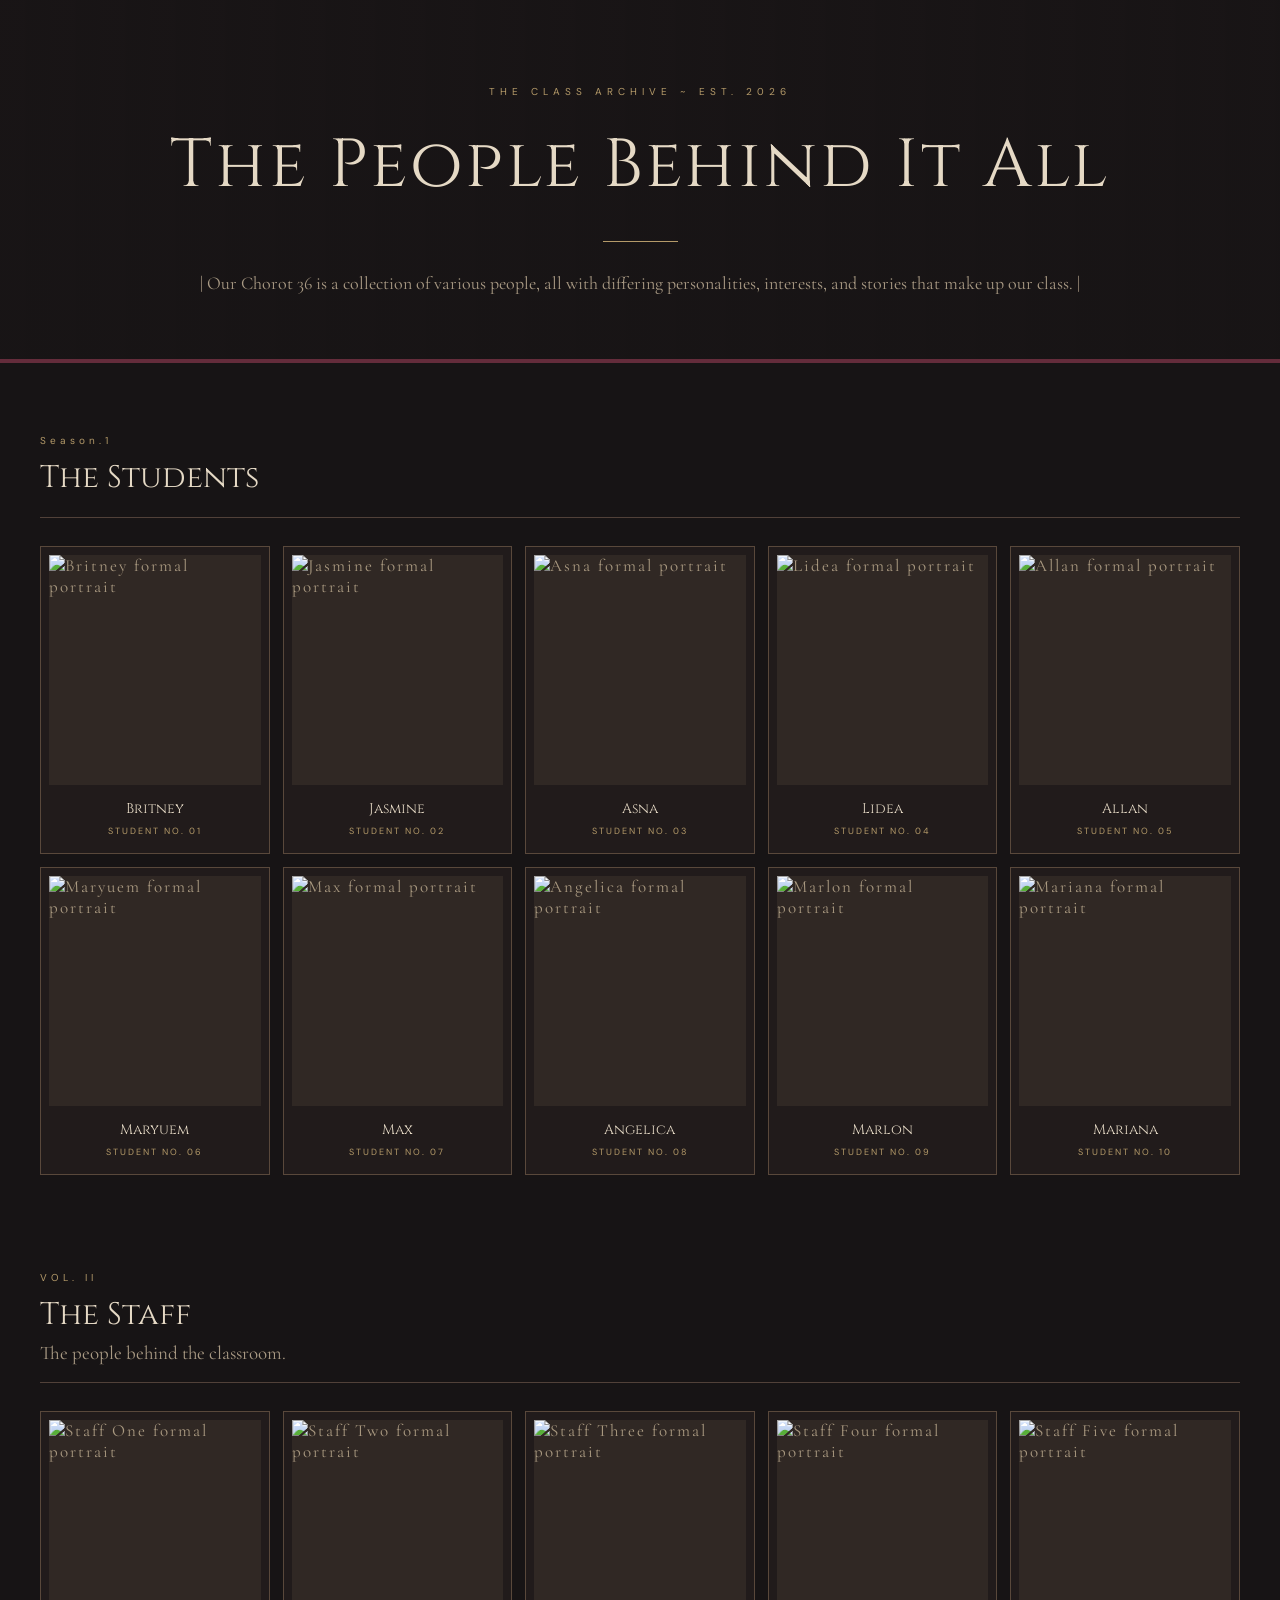
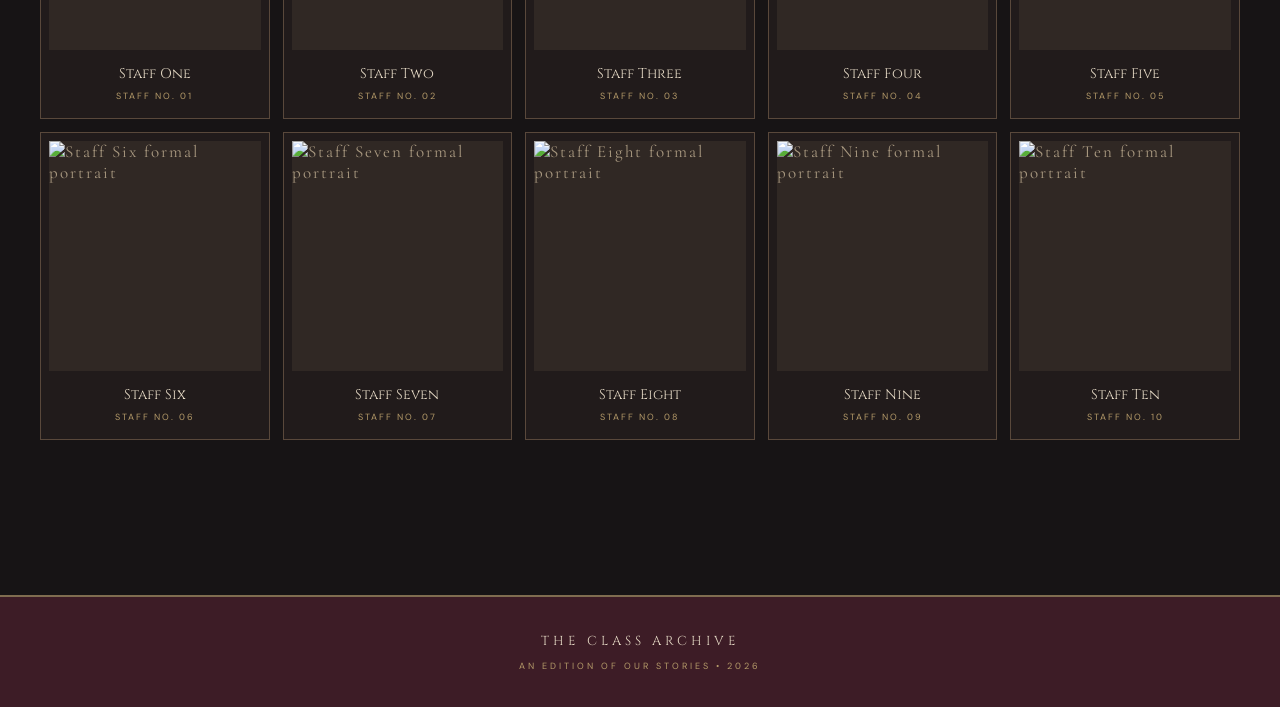
==== directory.html @ 5de4adc9 "updated directory edited directory page to be easier to populate" ====
<!doctype html>
<html lang="en">
  <head>
    <meta charset="UTF-8" />
    <meta name="viewport" content="width=device-width, initial-scale=1.0" />
    <title>The People Behind It All</title>
    <link rel="stylesheet" href="styles/directory.css" />
  </head>

  <body id="directory">
    <header class="header">
      <p class="top-label">THE CLASS ARCHIVE ~ EST. 2026</p>
      <h1>The People Behind It All</h1>
      <div class="gold-line"></div>
      <p class="header-description">
        | Our Chorot 36 is a collection of various people, all with differing
        personalities, interests, and stories that make up our class. |
      </p>
    </header>

    <main class="container">
      <!-- STUDENTS -->
      <section class="directory-section">
        <div class="section-heading">
          <span>Season.1</span>
          <h2>The Students</h2>
        </div>

        <div class="profile-grid" id="studentsGrid">
          <a href="#student-1" class="profile-card" onclick="showOverlay('student-1'); return false;">
            <div class="photo">
              <div class="formal">
                <img
                  src="https://encrypted-tbn0.gstatic.com/images?q=tbn:ANd9GcRxUeQMEjIo2PlA-me33exSri1ASNCdPMIG2GwwgFPcKw&s=10"
                  alt="Britney formal portrait"
                />
              </div>
              <div class="casual">
                <img
                  src="https://encrypted-tbn0.gstatic.com/images?q=tbn:ANd9GcTlTk5suApnk79tRuyRkE_7Qf8VKiP0OdpipSRPwclz8g&s=10"
                  alt="Britney casual photo"
                />
              </div>
            </div>
            <h3>Britney</h3>
            <p>STUDENT NO. 01</p>
          </a>

          <a href="#student-2" class="profile-card" onclick="showOverlay('student-1'); return false;">
            <div class="photo">
              <div class="formal">
                <img
                  src="https://encrypted-tbn0.gstatic.com/images?q=tbn:ANd9GcTnE_njrcVXdR1ZyV8F2d4JnxgZxhnOfa5texww3_47kA&s=10"
                  alt="Jasmine formal portrait"
                />
              </div>
              <div class="casual">
                <img
                  src="https://encrypted-tbn0.gstatic.com/images?q=tbn:ANd9GcRxUeQMEjIo2PlA-me33exSri1ASNCdPMIG2GwwgFPcKw&s=10"
                  alt="Jasmine casual photo"
                />
              </div>
            </div>
            <h3>Jasmine</h3>
            <p>STUDENT NO. 02</p>
          </a>

          <a href="#student-3" class="profile-card" onclick="showOverlay('student-1'); return false;">
            <div class="photo">
              <div class="formal">
                <img
                  src="https://encrypted-tbn0.gstatic.com/images?q=tbn:ANd9GcTlTk5suApnk79tRuyRkE_7Qf8VKiP0OdpipSRPwclz8g&s=10"
                  alt="Asna formal portrait"
                />
              </div>
              <div class="casual">
                <img
                  src="https://encrypted-tbn0.gstatic.com/images?q=tbn:ANd9GcTnE_njrcVXdR1ZyV8F2d4JnxgZxhnOfa5texww3_47kA&s=10"
                  alt="Asna casual photo"
                />
              </div>
            </div>
            <h3>Asna</h3>
            <p>STUDENT NO. 03</p>
          </a>

          <a href="#student-4" class="profile-card" onclick="showOverlay('student-1'); return false;">
            <div class="photo">
              <div class="formal">
                <img
                  src="https://encrypted-tbn0.gstatic.com/images?q=tbn:ANd9GcRxUeQMEjIo2PlA-me33exSri1ASNCdPMIG2GwwgFPcKw&s=10"
                  alt="Lidea formal portrait"
                />
              </div>
              <div class="casual">
                <img
                  src="https://encrypted-tbn0.gstatic.com/images?q=tbn:ANd9GcTlTk5suApnk79tRuyRkE_7Qf8VKiP0OdpipSRPwclz8g&s=10"
                  alt="Lidea casual photo"
                />
              </div>
            </div>
            <h3>Lidea</h3>
            <p>STUDENT NO. 04</p>
          </a>

          <a href="#student-5" class="profile-card" onclick="showOverlay('student-1'); return false;">
            <div class="photo">
              <div class="formal">
                <img
                  src="https://encrypted-tbn0.gstatic.com/images?q=tbn:ANd9GcTnE_njrcVXdR1ZyV8F2d4JnxgZxhnOfa5texww3_47kA&s=10"
                  alt="Allan formal portrait"
                />
              </div>
              <div class="casual">
                <img
                  src="https://encrypted-tbn0.gstatic.com/images?q=tbn:ANd9GcRxUeQMEjIo2PlA-me33exSri1ASNCdPMIG2GwwgFPcKw&s=10"
                  alt="Allan casual photo"
                />
              </div>
            </div>
            <h3>Allan</h3>
            <p>STUDENT NO. 05</p>
          </a>

          <a href="#student-6" class="profile-card" onclick="showOverlay('student-1'); return false;">
            <div class="photo">
              <div class="formal">
                <img
                  src="https://encrypted-tbn0.gstatic.com/images?q=tbn:ANd9GcTlTk5suApnk79tRuyRkE_7Qf8VKiP0OdpipSRPwclz8g&s=10"
                  alt="Maryuem formal portrait"
                />
              </div>
              <div class="casual">
                <img
                  src="https://encrypted-tbn0.gstatic.com/images?q=tbn:ANd9GcTnE_njrcVXdR1ZyV8F2d4JnxgZxhnOfa5texww3_47kA&s=10"
                  alt="Maryuem casual photo"
                />
              </div>
            </div>
            <h3>Maryuem</h3>
            <p>STUDENT NO. 06</p>
          </a>

          <a href="#student-7" class="profile-card" onclick="showOverlay('student-1'); return false;">
            <div class="photo">
              <div class="formal">
                <img
                  src="https://encrypted-tbn0.gstatic.com/images?q=tbn:ANd9GcRxUeQMEjIo2PlA-me33exSri1ASNCdPMIG2GwwgFPcKw&s=10"
                  alt="Max formal portrait"
                />
              </div>
              <div class="casual">
                <img
                  src="https://encrypted-tbn0.gstatic.com/images?q=tbn:ANd9GcTlTk5suApnk79tRuyRkE_7Qf8VKiP0OdpipSRPwclz8g&s=10"
                  alt="Max casual photo"
                />
              </div>
            </div>
            <h3>Max</h3>
            <p>STUDENT NO. 07</p>
          </a>

          <a href="#student-8" class="profile-card" onclick="showOverlay('student-1'); return false;">
            <div class="photo">
              <div class="formal">
                <img
                  src="https://encrypted-tbn0.gstatic.com/images?q=tbn:ANd9GcTnE_njrcVXdR1ZyV8F2d4JnxgZxhnOfa5texww3_47kA&s=10"
                  alt="Angelica formal portrait"
                />
              </div>
              <div class="casual">
                <img
                  src="https://encrypted-tbn0.gstatic.com/images?q=tbn:ANd9GcRxUeQMEjIo2PlA-me33exSri1ASNCdPMIG2GwwgFPcKw&s=10"
                  alt="Angelica casual photo"
                />
              </div>
            </div>
            <h3>Angelica</h3>
            <p>STUDENT NO. 08</p>
          </a>

          <a href="#student-9" class="profile-card" onclick="showOverlay('student-1'); return false;">
            <div class="photo">
              <div class="formal">
                <img
                  src="https://encrypted-tbn0.gstatic.com/images?q=tbn:ANd9GcTlTk5suApnk79tRuyRkE_7Qf8VKiP0OdpipSRPwclz8g&s=10"
                  alt="Marlon formal portrait"
                />
              </div>
              <div class="casual">
                <img
                  src="https://encrypted-tbn0.gstatic.com/images?q=tbn:ANd9GcTnE_njrcVXdR1ZyV8F2d4JnxgZxhnOfa5texww3_47kA&s=10"
                  alt="Marlon casual photo"
                />
              </div>
            </div>
            <h3>Marlon</h3>
            <p>STUDENT NO. 09</p>
          </a>

          <a href="#student-10" class="profile-card" onclick="showOverlay('student-1'); return false;">
            <div class="photo">
              <div class="formal">
                <img
                  src="https://encrypted-tbn0.gstatic.com/images?q=tbn:ANd9GcRxUeQMEjIo2PlA-me33exSri1ASNCdPMIG2GwwgFPcKw&s=10"
                  alt="Mariana formal portrait"
                />
              </div>
              <div class="casual">
                <img
                  src="https://encrypted-tbn0.gstatic.com/images?q=tbn:ANd9GcTlTk5suApnk79tRuyRkE_7Qf8VKiP0OdpipSRPwclz8g&s=10"
                  alt="Mariana casual photo"
                />
              </div>
            </div>
            <h3>Mariana</h3>
            <p>STUDENT NO. 10</p>
          </a>
        </div>
      </section>

      <!-- STAFF -->
      <section class="directory-section" id="staffGrid">
        <div class="section-heading">
          <span>VOL. II</span>
          <h2>The Staff</h2>
          <p>The people behind the classroom.</p>
        </div>

        <div class="profile-grid">
          <a href="#staff-1" class="profile-card" onclick="showOverlay('student-1'); return false;">
            <div class="photo">
              <div class="formal">
                <img
                  src="https://encrypted-tbn0.gstatic.com/images?q=tbn:ANd9GcTnE_njrcVXdR1ZyV8F2d4JnxgZxhnOfa5texww3_47kA&s=10"
                  alt="Staff One formal portrait"
                />
              </div>
              <div class="casual">
                <img
                  src="https://encrypted-tbn0.gstatic.com/images?q=tbn:ANd9GcRxUeQMEjIo2PlA-me33exSri1ASNCdPMIG2GwwgFPcKw&s=10"
                  alt="Staff One casual photo"
                />
              </div>
            </div>
            <h3>Staff One</h3>
            <p>STAFF NO. 01</p>
          </a>

          <a href="#staff-2" class="profile-card" onclick="showOverlay('student-1'); return false;">
            <div class="photo">
              <div class="formal">
                <img
                  src="https://encrypted-tbn0.gstatic.com/images?q=tbn:ANd9GcTlTk5suApnk79tRuyRkE_7Qf8VKiP0OdpipSRPwclz8g&s=10"
                  alt="Staff Two formal portrait"
                />
              </div>
              <div class="casual">
                <img
                  src="https://encrypted-tbn0.gstatic.com/images?q=tbn:ANd9GcTnE_njrcVXdR1ZyV8F2d4JnxgZxhnOfa5texww3_47kA&s=10"
                  alt="Staff Two casual photo"
                />
              </div>
            </div>
            <h3>Staff Two</h3>
            <p>STAFF NO. 02</p>
          </a>

          <a href="#staff-3" class="profile-card" onclick="showOverlay('student-1'); return false;">
            <div class="photo">
              <div class="formal">
                <img
                  src="https://encrypted-tbn0.gstatic.com/images?q=tbn:ANd9GcRxUeQMEjIo2PlA-me33exSri1ASNCdPMIG2GwwgFPcKw&s=10"
                  alt="Staff Three formal portrait"
                />
              </div>
              <div class="casual">
                <img
                  src="https://encrypted-tbn0.gstatic.com/images?q=tbn:ANd9GcTlTk5suApnk79tRuyRkE_7Qf8VKiP0OdpipSRPwclz8g&s=10"
                  alt="Staff Three casual photo"
                />
              </div>
            </div>
            <h3>Staff Three</h3>
            <p>STAFF NO. 03</p>
          </a>

          <a href="#staff-4" class="profile-card" onclick="showOverlay('student-1'); return false;">
            <div class="photo">
              <div class="formal">
                <img
                  src="https://encrypted-tbn0.gstatic.com/images?q=tbn:ANd9GcTnE_njrcVXdR1ZyV8F2d4JnxgZxhnOfa5texww3_47kA&s=10"
                  alt="Staff Four formal portrait"
                />
              </div>
              <div class="casual">
                <img
                  src="https://encrypted-tbn0.gstatic.com/images?q=tbn:ANd9GcRxUeQMEjIo2PlA-me33exSri1ASNCdPMIG2GwwgFPcKw&s=10"
                  alt="Staff Four casual photo"
                />
              </div>
            </div>
            <h3>Staff Four</h3>
            <p>STAFF NO. 04</p>
          </a>

          <a href="#staff-5" class="profile-card" onclick="showOverlay('student-1'); return false;">
            <div class="photo">
              <div class="formal">
                <img
                  src="https://encrypted-tbn0.gstatic.com/images?q=tbn:ANd9GcTlTk5suApnk79tRuyRkE_7Qf8VKiP0OdpipSRPwclz8g&s=10"
                  alt="Staff Five formal portrait"
                />
              </div>
              <div class="casual">
                <img
                  src="https://encrypted-tbn0.gstatic.com/images?q=tbn:ANd9GcTnE_njrcVXdR1ZyV8F2d4JnxgZxhnOfa5texww3_47kA&s=10"
                  alt="Staff Five casual photo"
                />
              </div>
            </div>
            <h3>Staff Five</h3>
            <p>STAFF NO. 05</p>
          </a>

          <a href="#staff-6" class="profile-card" onclick="showOverlay('student-1'); return false;">
            <div class="photo">
              <div class="formal">
                <img
                  src="https://encrypted-tbn0.gstatic.com/images?q=tbn:ANd9GcRxUeQMEjIo2PlA-me33exSri1ASNCdPMIG2GwwgFPcKw&s=10"
                  alt="Staff Six formal portrait"
                />
              </div>
              <div class="casual">
                <img
                  src="https://encrypted-tbn0.gstatic.com/images?q=tbn:ANd9GcTlTk5suApnk79tRuyRkE_7Qf8VKiP0OdpipSRPwclz8g&s=10"
                  alt="Staff Six casual photo"
                />
              </div>
            </div>
            <h3>Staff Six</h3>
            <p>STAFF NO. 06</p>
          </a>

          <a href="#staff-7" class="profile-card" onclick="showOverlay('student-1'); return false;">
            <div class="photo">
              <div class="formal">
                <img
                  src="https://encrypted-tbn0.gstatic.com/images?q=tbn:ANd9GcTnE_njrcVXdR1ZyV8F2d4JnxgZxhnOfa5texww3_47kA&s=10"
                  alt="Staff Seven formal portrait"
                />
              </div>
              <div class="casual">
                <img
                  src="https://encrypted-tbn0.gstatic.com/images?q=tbn:ANd9GcRxUeQMEjIo2PlA-me33exSri1ASNCdPMIG2GwwgFPcKw&s=10"
                  alt="Staff Seven casual photo"
                />
              </div>
            </div>
            <h3>Staff Seven</h3>
            <p>STAFF NO. 07</p>
          </a>

          <a href="#staff-8" class="profile-card" onclick="showOverlay('student-1'); return false;">
            <div class="photo">
              <div class="formal">
                <img
                  src="https://encrypted-tbn0.gstatic.com/images?q=tbn:ANd9GcTlTk5suApnk79tRuyRkE_7Qf8VKiP0OdpipSRPwclz8g&s=10"
                  alt="Staff Eight formal portrait"
                />
              </div>
              <div class="casual">
                <img
                  src="https://encrypted-tbn0.gstatic.com/images?q=tbn:ANd9GcTnE_njrcVXdR1ZyV8F2d4JnxgZxhnOfa5texww3_47kA&s=10"
                  alt="Staff Eight casual photo"
                />
              </div>
            </div>
            <h3>Staff Eight</h3>
            <p>STAFF NO. 08</p>
          </a>

          <a href="#staff-9" class="profile-card" onclick="showOverlay('student-1'); return false;">
            <div class="photo">
              <div class="formal">
                <img
                  src="https://encrypted-tbn0.gstatic.com/images?q=tbn:ANd9GcRxUeQMEjIo2PlA-me33exSri1ASNCdPMIG2GwwgFPcKw&s=10"
                  alt="Staff Nine formal portrait"
                />
              </div>
              <div class="casual">
                <img
                  src="https://encrypted-tbn0.gstatic.com/images?q=tbn:ANd9GcTlTk5suApnk79tRuyRkE_7Qf8VKiP0OdpipSRPwclz8g&s=10"
                  alt="Staff Nine casual photo"
                />
              </div>
            </div>
            <h3>Staff Nine</h3>
            <p>STAFF NO. 09</p>
          </a>

          <a href="#staff-10" class="profile-card" onclick="showOverlay('student-1'); return false;">
            <div class="photo">
              <div class="formal">
                <img
                  src="https://encrypted-tbn0.gstatic.com/images?q=tbn:ANd9GcTnE_njrcVXdR1ZyV8F2d4JnxgZxhnOfa5texww3_47kA&s=10"
                  alt="Staff Ten formal portrait"
                />
              </div>
              <div class="casual">
                <img
                  src="https://encrypted-tbn0.gstatic.com/images?q=tbn:ANd9GcRxUeQMEjIo2PlA-me33exSri1ASNCdPMIG2GwwgFPcKw&s=10"
                  alt="Staff Ten casual photo"
                />
              </div>
            </div>
            <h3>Staff Ten</h3>
            <p>STAFF NO. 10</p>
          </a>
        </div>
      </section>
    </main>

    <footer>
      <p>THE CLASS ARCHIVE</p>
      <span>AN EDITION OF OUR STORIES • 2026</span>
    </footer>

    <!-- PROFILE OVERLAY -->
    <div
      class="profile-overlay"
      id="profileOverlay"
      onclick="if (event.target === this) hideOverlay();"
    >
      <div class="profile-window">
        <a
          href="#"
          class="close"
          onclick="
            hideOverlay();
            return false;
          "
          >×</a
        >
        <div id="overlayPhotoContainer"><img id="overlayPhoto" alt="" /></div>
        <div class="profile-details">
          <h2 id="overlayName"></h2>
          <p id="overlayHeadline"></p>
          <hr />
          <p id="profileSummary"></p>
          <h3 id="overlayPortfolio">Portfolio</h3>
          <h3 id="overlayLinkedin">LinkedIn</h3>
          <h3 id="overlayGithub">GitHub</h3>
        </div>
      </div>
    </div>

    <script src="scripts/directory.js"></script>
  </body>
</html>
---- styles/directory.css ----
@import url("https://fonts.googleapis.com/css2?family=Cinzel:wght@400;500;600&family=Cormorant+Garamond:wght@400;500;600&family=DM+Sans:wght@400;500&display=swap");

:root {
  --background: #171415;
  --background-light: #211b1b;
  --burgundy: #642c3b;
  --burgundy-dark: #3d1c26;
  --gold: #b49a69;
  --gold-muted: #806d50;
  --parchment: #e5d9c5;
  --muted: #a99a84;
}

* {
  margin: 0;
  padding: 0;
  box-sizing: border-box;
}

html {
  scroll-behavior: smooth;
  scroll-padding-top: 30px;
}

body {
  background: var(--background);
  color: var(--parchment);
  font-family: "DM Sans", sans-serif;
}

/* HEADER */

.header {
  text-align: center;
  padding: 85px 20px 65px;
  background:
    linear-gradient(rgba(23, 20, 21, 0.9), rgba(23, 20, 21, 0.95)),
    repeating-linear-gradient(
      90deg,
      #281b1e 0px,
      #281b1e 25px,
      #211719 26px,
      #211719 50px
    );
  border-bottom: 4px solid var(--burgundy);
}

.top-label {
  font-size: 10px;
  letter-spacing: 5px;
  color: var(--gold);
  margin-bottom: 22px;
}

.header h1 {
  font-family: "Cinzel", serif;
  font-size: clamp(38px, 6vw, 68px);
  font-weight: 400;
  letter-spacing: 3px;
  color: var(--parchment);
}

.subtitle {
  font-family: "Cormorant Garamond", serif;
  font-size: 22px;
  font-style: italic;
  color: var(--gold);
  margin-top: 12px;
}

.gold-line {
  width: 75px;
  height: 1px;
  background: var(--gold);
  margin: 30px auto;
}

.header-description {
  font-family: "Cormorant Garamond", serif;
  font-size: 18px;
  color: var(--muted);
}

/* MAIN PAGE */

.container {
  max-width: 1350px;
  margin: auto;
  padding: 65px 40px;
}

.directory-section {
  margin-bottom: 90px;
}

/* SECTION HEADINGS */

.section-heading {
  margin-bottom: 28px;
  padding-bottom: 18px;
  border-bottom: 1px solid #514139;
}

.section-heading span {
  font-size: 10px;
  letter-spacing: 4px;
  color: var(--gold);
}

.section-heading h2 {
  font-family: "Cinzel", serif;
  font-size: 31px;
  font-weight: 400;
  margin-top: 8px;
  color: var(--parchment);
}

.section-heading p {
  font-family: "Cormorant Garamond", serif;
  font-size: 19px;
  color: var(--muted);
  margin-top: 5px;
}

/* PROFILE GRID */

.profile-grid {
  display: grid;
  grid-template-columns: repeat(5, minmax(0, 1fr));
  gap: 13px;
}

/* INDIVIDUAL PROFILE BOX */

.profile-card {
  display: block;
  text-decoration: none;
  color: var(--parchment);
  background: var(--background-light);
  border: 1px solid #59483b;
  padding: 8px;
  transition: 0.3s ease;
}

.profile-card:hover {
  border-color: var(--gold);
  transform: translateY(-5px);
  box-shadow: 0 10px 25px rgba(0, 0, 0, 0.35);
}

.photo img {
  display: block;
  width: 100%;
  height: 100%;
  max-width: none;
  object-fit: contain;
  object-position: center;
}

/* PHOTO AREA */

.photo {
  position: relative;
  width: 100%;
  height: 230px;
  overflow: hidden;
  background: #302824;
}

/* FORMAL PHOTO PLACEHOLDER */

.formal {
  position: absolute;
  inset: 0;
  display: flex;
  align-items: center;
  justify-content: center;
  background: #302824;
  color: #a99980;
  font-family: "Cormorant Garamond", serif;
  font-size: 17px;
  letter-spacing: 2px;
  transition: opacity 0.3s ease;
}

/* BLACK SECOND PHOTO */

.casual {
  position: absolute;
  inset: 0;
  background: #050505;
  opacity: 0;
  transition: opacity 0.3s ease;
}

.profile-card:hover .casual {
  opacity: 1;
}

.profile-card:hover .formal {
  opacity: 0;
}

/* PROFILE TEXT */

.profile-card h3 {
  font-family: "Cinzel", serif;
  font-size: 14px;
  font-weight: 400;
  text-align: center;
  margin-top: 14px;
  color: var(--parchment);
}

.profile-card p {
  font-size: 9px;
  letter-spacing: 2px;
  text-align: center;
  color: var(--gold);
  margin: 7px 0 8px;
}

/* FOOTER */

footer {
  text-align: center;
  padding: 35px 20px;
  background: var(--burgundy-dark);
  border-top: 2px solid var(--gold-muted);
}

footer p {
  font-family: "Cinzel", serif;
  font-size: 13px;
  letter-spacing: 4px;
  color: var(--parchment);
}

footer span {
  display: block;
  font-size: 9px;
  letter-spacing: 3px;
  color: var(--gold);
  margin-top: 10px;
}

/* EXPANDED PROFILE WINDOW */

.profile-overlay {
  display: none;
  position: fixed;
  inset: 0;
  z-index: 1000;
  background: rgba(0, 0, 0, 0.88);
  justify-content: center;
  align-items: center;
  padding: 20px;
}

.profile-overlay.open {
  display: flex;
}

.profile-window {
  position: relative;
  width: 50%;
  max-width: 850px;
  min-width: 320px;
  max-height: 85vh;
  overflow-y: auto;
  display: grid;
  grid-template-columns: 40% 60%;
  background: #e5d9c5;
  color: #29221d;
  border: 5px solid var(--gold-muted);
  box-shadow: 0 20px 60px rgba(0, 0, 0, 0.6);
}

/* CLOSE BUTTON */

.close {
  position: absolute;
  top: 8px;
  right: 16px;
  z-index: 5;
  text-decoration: none;
  font-family: Arial, sans-serif;
  font-size: 34px;
  color: var(--burgundy);
  transition: 0.2s;
}

.close:hover {
  color: #a34a5c;
}

/* EXPANDED PHOTO */

#overlayPhotoContainer {
  min-height: 430px;
  background: #302824;
}

#overlayPhoto {
  display: block;
  width: 100%;
  height: 100%;
  object-fit: cover;
}

/* PROFILE INFORMATION */

.profile-details {
  padding: 55px 35px 35px;
}

.profile-details > span {
  font-size: 10px;
  letter-spacing: 3px;
  color: #805c3e;
}

.profile-details h2 {
  font-family: "Cinzel", serif;
  font-size: 27px;
  font-weight: 400;
  margin: 12px 0;
  color: #29221d;
}

#overlayHeadline {
  font-family: "Cormorant Garamond", serif;
  font-size: 19px;
  font-style: italic;
  color: #704b43;
}

.profile-details hr {
  width: 50px;
  border: none;
  height: 1px;
  background: #94754d;
  margin: 23px 0;
}

.profile-details h3 {
  font-family: "Cinzel", serif;
  font-size: 14px;
  margin: 20px 0 7px;
  color: #392b25;
}

.profile-details p:not(#overlayHeadline) {
  font-family: "Cormorant Garamond", serif;
  font-size: 19px;
  line-height: 1.5;
  color: #594438;
}

/* RESPONSIVE DESIGN */

@media (max-width: 1000px) {
  .profile-grid {
    grid-template-columns: repeat(3, 1fr);
  }

  .profile-window {
    width: 75%;
  }
}

@media (max-width: 650px) {
  .container {
    padding: 40px 18px;
  }

  .profile-grid {
    grid-template-columns: repeat(2, 1fr);
    gap: 10px;
  }

  .photo {
    height: 180px;
  }

  .profile-window {
    width: 95%;
    grid-template-columns: 1fr;
  }

  #overlayPhotoContainer {
    min-height: 220px;
  }

  .profile-details {
    padding: 30px 25px;
  }
}
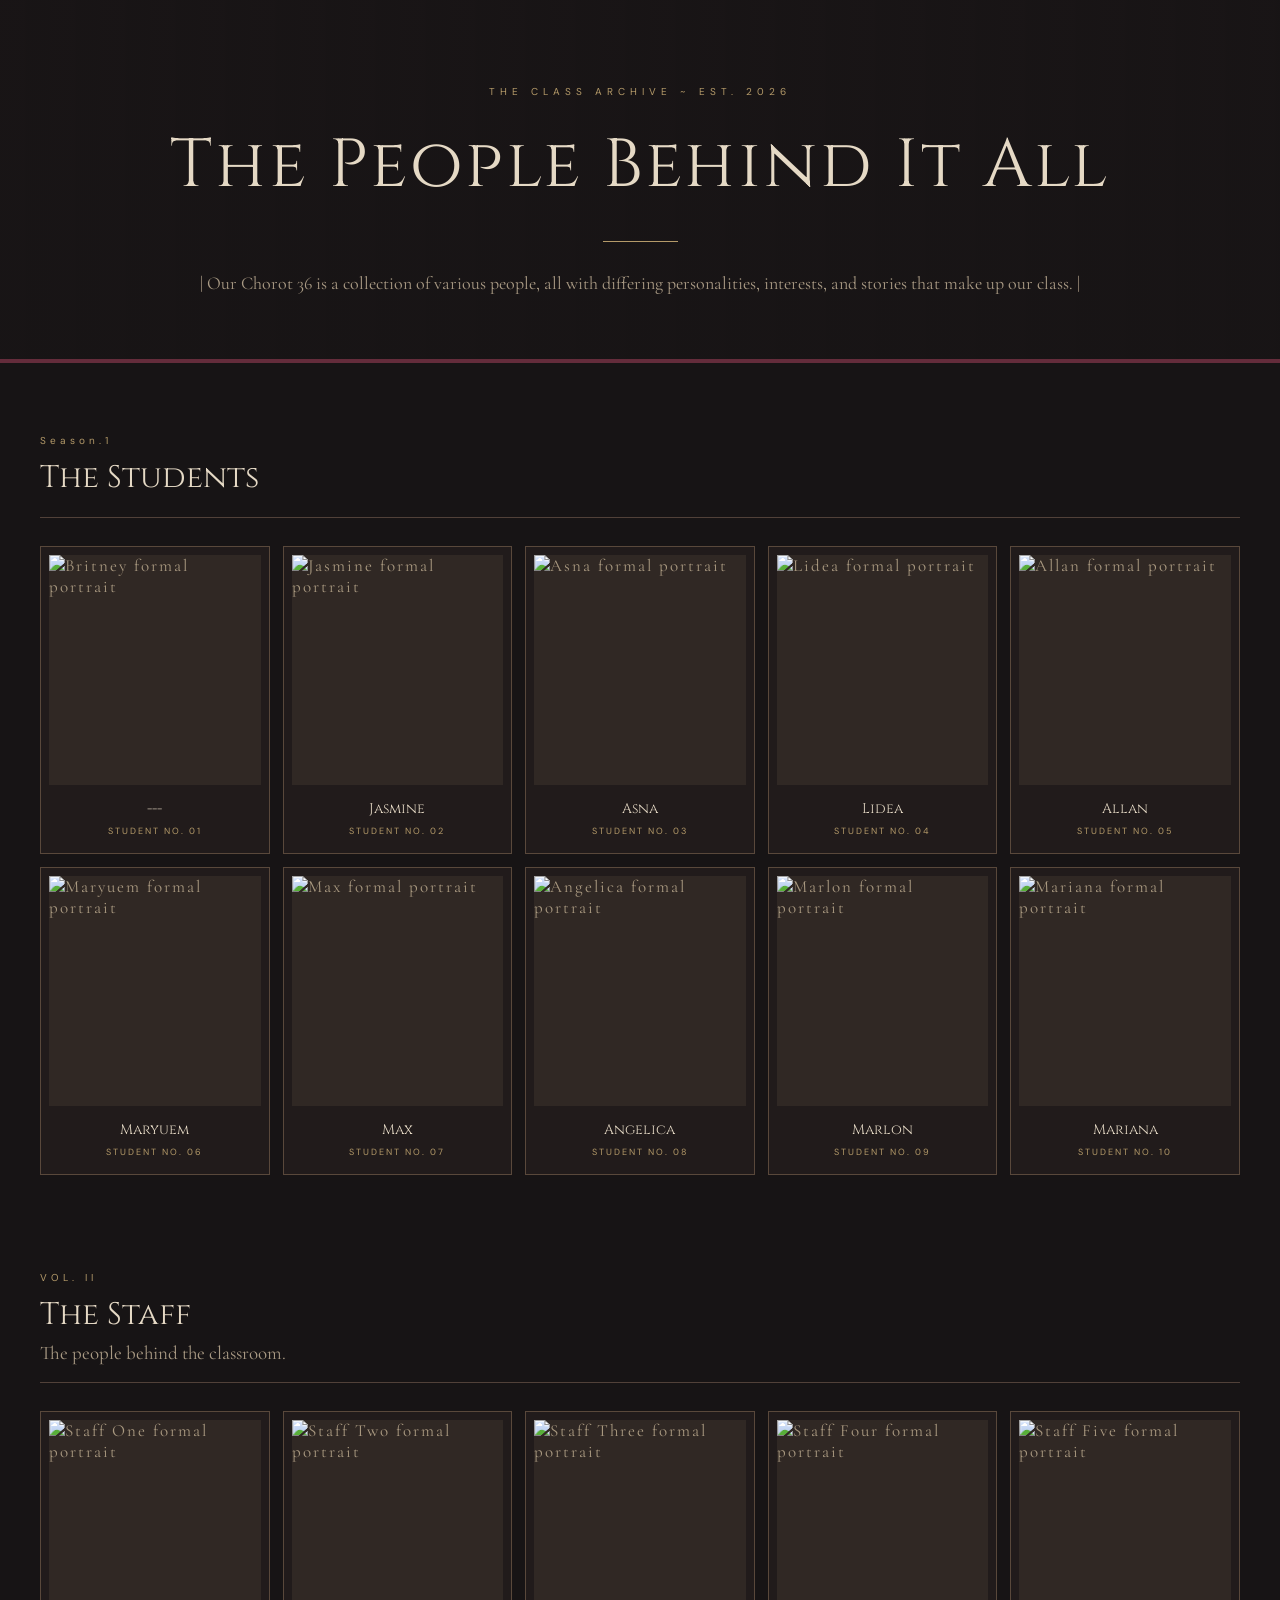
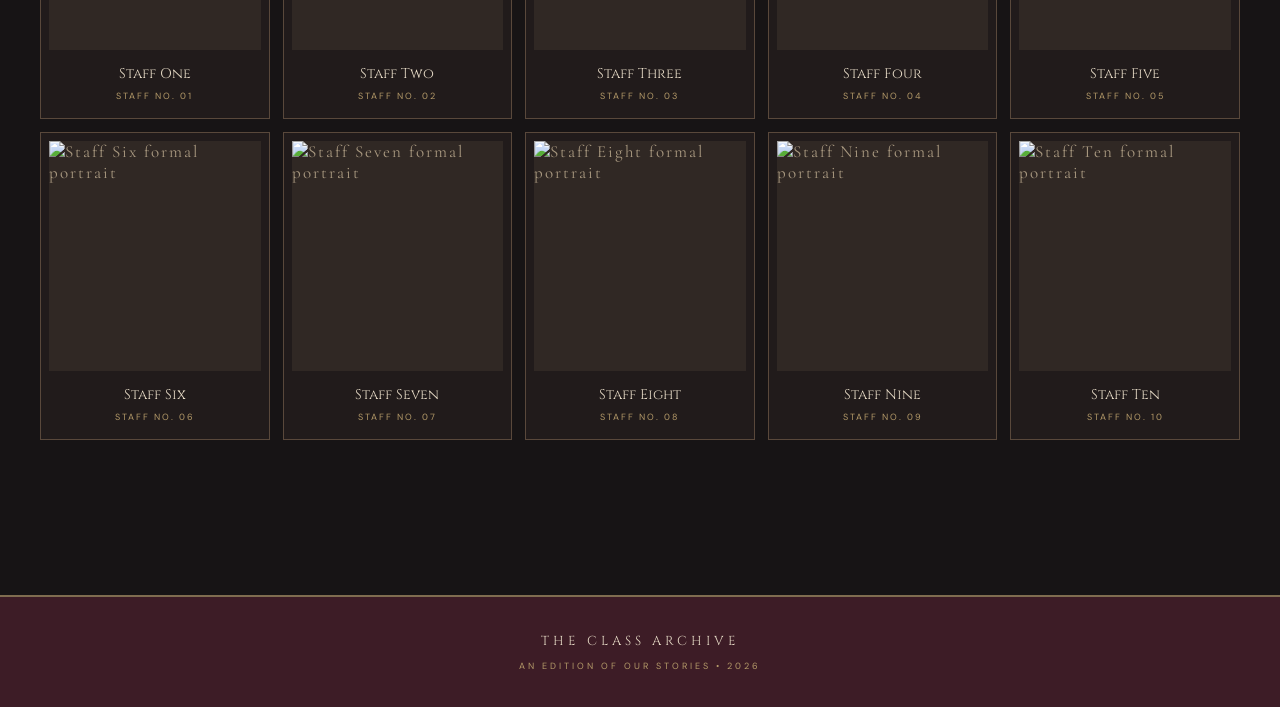
==== commit 1f62698d: "data connection Successfull connected Airtable to directory.js and was able to retrieve the data fro" ====
--- a/directory.html
+++ b/directory.html
@@ -42,7 +42,8 @@
                 />
               </div>
             </div>
-            <h3>Britney</h3>
+             <!--airtable id  -->
+            <h3 id ="bName">---</h3>
             <p>STUDENT NO. 01</p>
           </a>
 
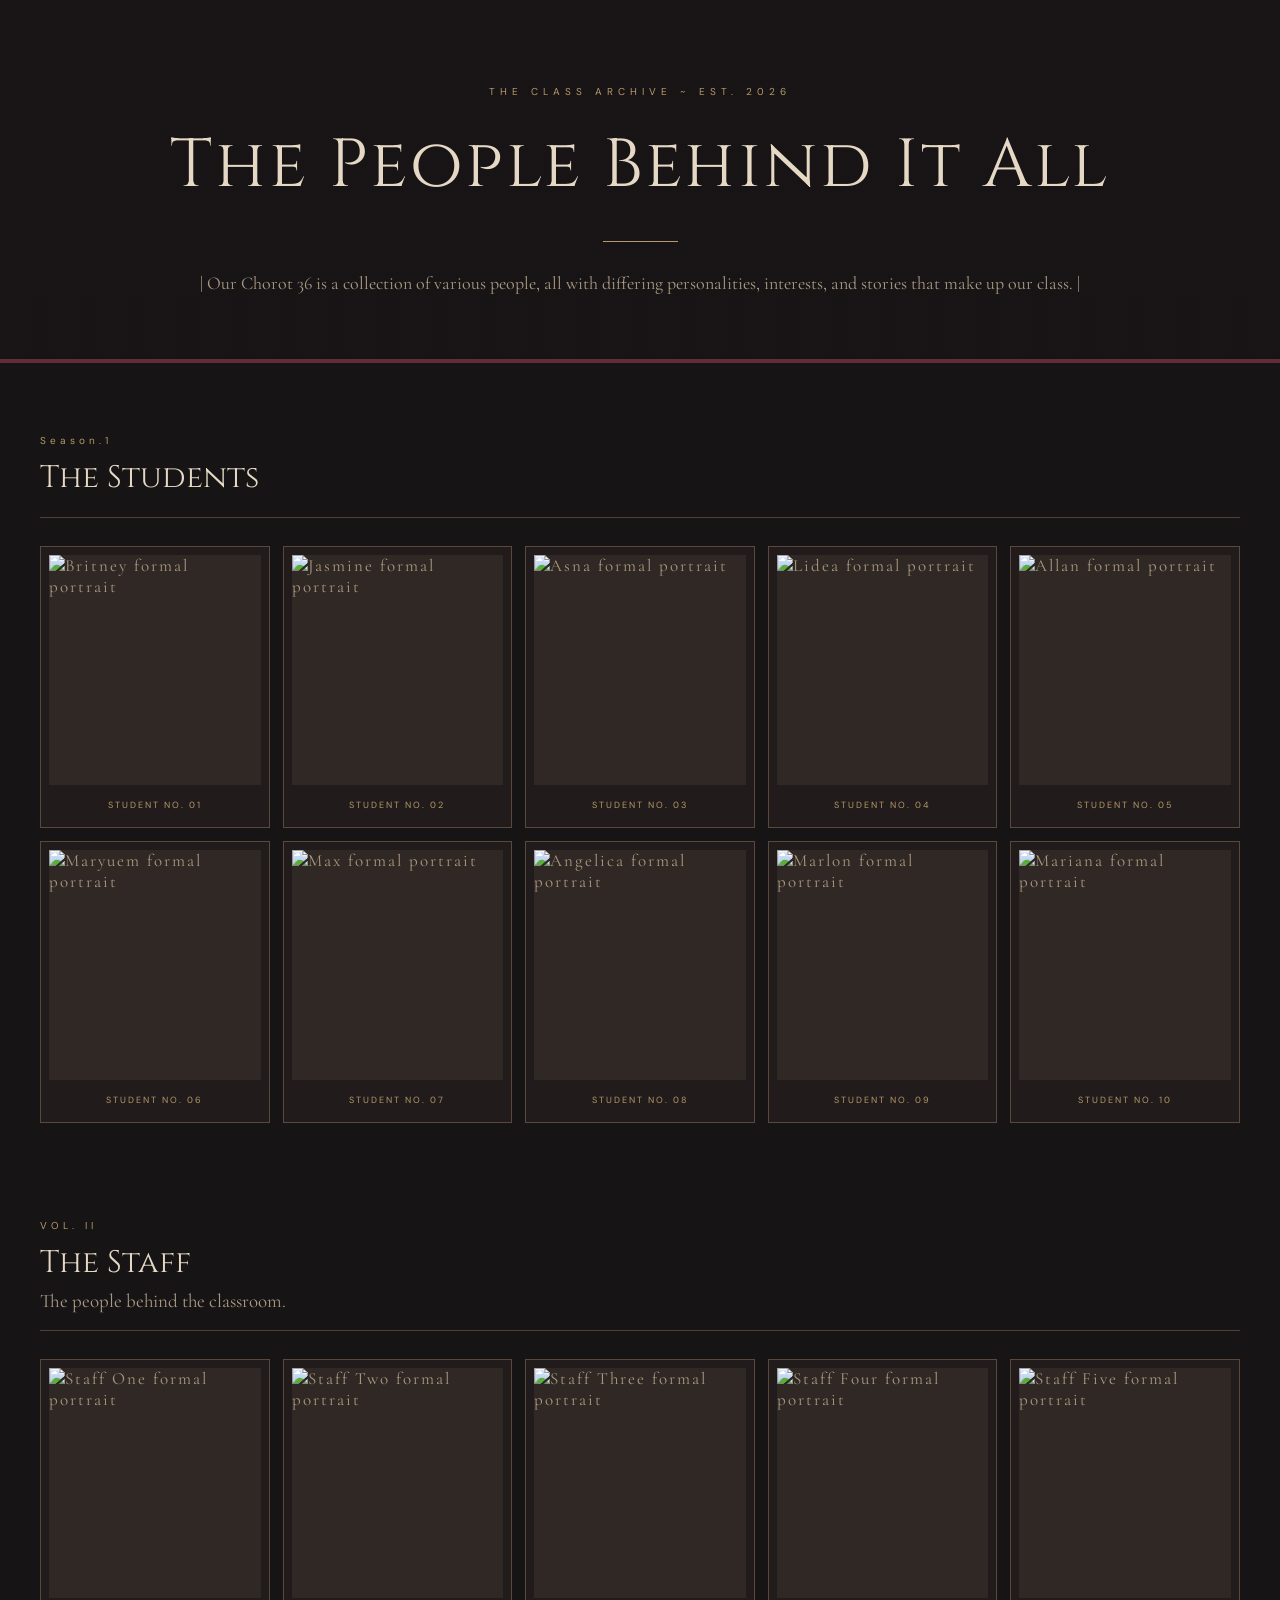
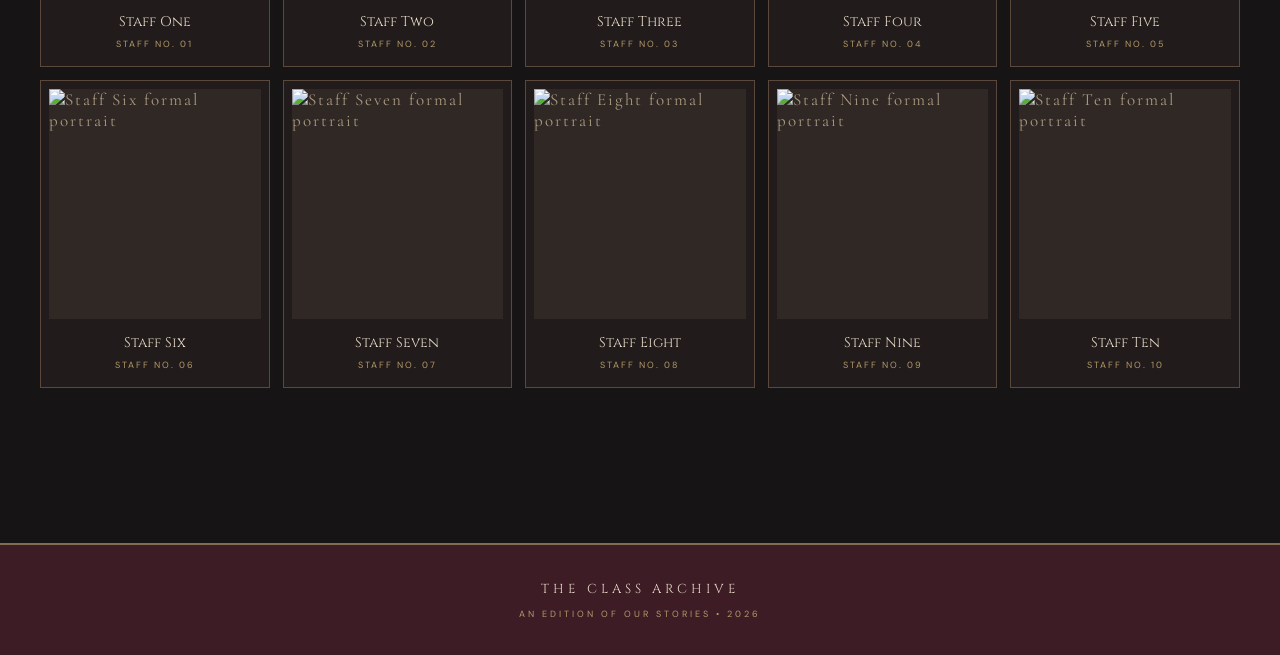
==== commit 9e39caea: "Added cohort and staff images." ====
--- a/directory.html
+++ b/directory.html
@@ -43,7 +43,7 @@
               </div>
             </div>
              <!--airtable id  -->
-            <h3 id ="bName">---</h3>
+            <h3 class="name"></h3>
             <p>STUDENT NO. 01</p>
           </a>
 
@@ -62,7 +62,7 @@
                 />
               </div>
             </div>
-            <h3>Jasmine</h3>
+            <h3 class="name"></h3>
             <p>STUDENT NO. 02</p>
           </a>
 
@@ -81,7 +81,7 @@
                 />
               </div>
             </div>
-            <h3>Asna</h3>
+            <h3 class="name"></h3>
             <p>STUDENT NO. 03</p>
           </a>
 
@@ -100,7 +100,7 @@
                 />
               </div>
             </div>
-            <h3>Lidea</h3>
+            <h3 class="name"></h3>
             <p>STUDENT NO. 04</p>
           </a>
 
@@ -119,7 +119,7 @@
                 />
               </div>
             </div>
-            <h3>Allan</h3>
+            <h3 class="name"></h3>
             <p>STUDENT NO. 05</p>
           </a>
 
@@ -138,7 +138,7 @@
                 />
               </div>
             </div>
-            <h3>Maryuem</h3>
+            <h3 class="name"></h3>
             <p>STUDENT NO. 06</p>
           </a>
 
@@ -157,7 +157,7 @@
                 />
               </div>
             </div>
-            <h3>Max</h3>
+            <h3 class="name"></h3>
             <p>STUDENT NO. 07</p>
           </a>
 
@@ -176,7 +176,7 @@
                 />
               </div>
             </div>
-            <h3>Angelica</h3>
+            <h3 class="name"></h3>
             <p>STUDENT NO. 08</p>
           </a>
 
@@ -195,7 +195,7 @@
                 />
               </div>
             </div>
-            <h3>Marlon</h3>
+            <h3 class="name"></h3>
             <p>STUDENT NO. 09</p>
           </a>
 
@@ -214,7 +214,7 @@
                 />
               </div>
             </div>
-            <h3>Mariana</h3>
+            <h3 class="name"></h3>
             <p>STUDENT NO. 10</p>
           </a>
         </div>
@@ -230,7 +230,7 @@
 
         <div class="profile-grid">
           <a href="#staff-1" class="profile-card" onclick="showOverlay('student-1'); return false;">
-            <div class="photo">
+            <div class="photo staff">
               <div class="formal">
                 <img
                   src="https://encrypted-tbn0.gstatic.com/images?q=tbn:ANd9GcTnE_njrcVXdR1ZyV8F2d4JnxgZxhnOfa5texww3_47kA&s=10"
@@ -249,7 +249,7 @@
           </a>
 
           <a href="#staff-2" class="profile-card" onclick="showOverlay('student-1'); return false;">
-            <div class="photo">
+            <div class="photo staff">
               <div class="formal">
                 <img
                   src="https://encrypted-tbn0.gstatic.com/images?q=tbn:ANd9GcTlTk5suApnk79tRuyRkE_7Qf8VKiP0OdpipSRPwclz8g&s=10"
@@ -268,7 +268,7 @@
           </a>
 
           <a href="#staff-3" class="profile-card" onclick="showOverlay('student-1'); return false;">
-            <div class="photo">
+            <div class="photo staff">
               <div class="formal">
                 <img
                   src="https://encrypted-tbn0.gstatic.com/images?q=tbn:ANd9GcRxUeQMEjIo2PlA-me33exSri1ASNCdPMIG2GwwgFPcKw&s=10"
@@ -287,7 +287,7 @@
           </a>
 
           <a href="#staff-4" class="profile-card" onclick="showOverlay('student-1'); return false;">
-            <div class="photo">
+            <div class="photo staff">
               <div class="formal">
                 <img
                   src="https://encrypted-tbn0.gstatic.com/images?q=tbn:ANd9GcTnE_njrcVXdR1ZyV8F2d4JnxgZxhnOfa5texww3_47kA&s=10"
@@ -306,7 +306,7 @@
           </a>
 
           <a href="#staff-5" class="profile-card" onclick="showOverlay('student-1'); return false;">
-            <div class="photo">
+            <div class="photo staff">
               <div class="formal">
                 <img
                   src="https://encrypted-tbn0.gstatic.com/images?q=tbn:ANd9GcTlTk5suApnk79tRuyRkE_7Qf8VKiP0OdpipSRPwclz8g&s=10"
@@ -325,7 +325,7 @@
           </a>
 
           <a href="#staff-6" class="profile-card" onclick="showOverlay('student-1'); return false;">
-            <div class="photo">
+            <div class="photo staff">
               <div class="formal">
                 <img
                   src="https://encrypted-tbn0.gstatic.com/images?q=tbn:ANd9GcRxUeQMEjIo2PlA-me33exSri1ASNCdPMIG2GwwgFPcKw&s=10"
@@ -344,7 +344,7 @@
           </a>
 
           <a href="#staff-7" class="profile-card" onclick="showOverlay('student-1'); return false;">
-            <div class="photo">
+            <div class="photo staff">
               <div class="formal">
                 <img
                   src="https://encrypted-tbn0.gstatic.com/images?q=tbn:ANd9GcTnE_njrcVXdR1ZyV8F2d4JnxgZxhnOfa5texww3_47kA&s=10"
@@ -363,7 +363,7 @@
           </a>
 
           <a href="#staff-8" class="profile-card" onclick="showOverlay('student-1'); return false;">
-            <div class="photo">
+            <div class="photo staff">
               <div class="formal">
                 <img
                   src="https://encrypted-tbn0.gstatic.com/images?q=tbn:ANd9GcTlTk5suApnk79tRuyRkE_7Qf8VKiP0OdpipSRPwclz8g&s=10"
@@ -382,7 +382,7 @@
           </a>
 
           <a href="#staff-9" class="profile-card" onclick="showOverlay('student-1'); return false;">
-            <div class="photo">
+            <div class="photo staff">
               <div class="formal">
                 <img
                   src="https://encrypted-tbn0.gstatic.com/images?q=tbn:ANd9GcRxUeQMEjIo2PlA-me33exSri1ASNCdPMIG2GwwgFPcKw&s=10"
@@ -401,7 +401,7 @@
           </a>
 
           <a href="#staff-10" class="profile-card" onclick="showOverlay('student-1'); return false;">
-            <div class="photo">
+            <div class="photo staff">
               <div class="formal">
                 <img
                   src="https://encrypted-tbn0.gstatic.com/images?q=tbn:ANd9GcTnE_njrcVXdR1ZyV8F2d4JnxgZxhnOfa5texww3_47kA&s=10"
